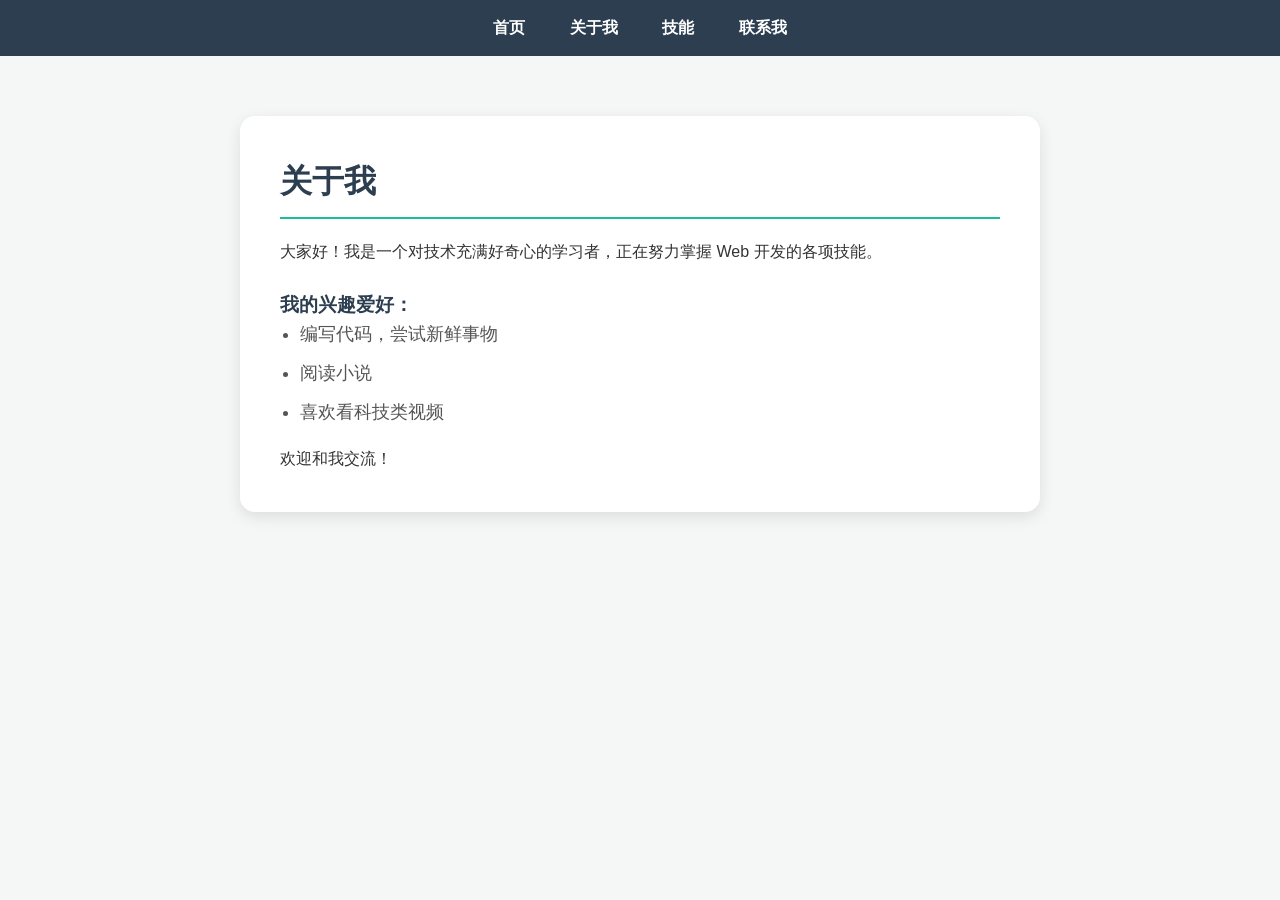
==== about.html @ 83f7b10a "创建多页面个人主页" ====
<!DOCTYPE html>
<html lang="zh-CN">
<head>
    <meta charset="UTF-8">
    <title>关于我 - 我的个人主页</title>
    <style>
        * { margin: 0; padding: 0; box-sizing: border-box; font-family: "Microsoft YaHei", sans-serif; }
        body { background-color: #f4f7f6; color: #333; line-height: 1.6; }
        nav { background-color: #2c3e50; padding: 15px 0; text-align: center; }
        nav a { color: #ffffff; text-decoration: none; margin: 0 20px; font-size: 16px; font-weight: bold; transition: color 0.3s; }
        nav a:hover { color: #1abc9c; }
        .container { max-width: 800px; margin: 60px auto; background: #ffffff; padding: 40px; border-radius: 15px; box-shadow: 0 5px 15px rgba(0,0,0,0.1); }
        h1 { color: #2c3e50; border-bottom: 2px solid #1abc9c; padding-bottom: 10px; margin-bottom: 20px; }
        ul { margin-left: 20px; margin-bottom: 20px; color: #555555; font-size: 18px; }
        li { margin-bottom: 10px; }
    </style>
</head>
<body>
    <nav>
        <a href=" ">首页</a >
        <a href="about.html">关于我</a >
        <a href="skills.html">技能</a >
        <a href="contact.html">联系我</a >
    </nav>
    <div class="container">
        <h1>关于我</h1>
        <p>大家好！我是一个对技术充满好奇心的学习者，正在努力掌握 Web 开发的各项技能。</p >
        <br>
        <h3 style="color:#2c3e50;">我的兴趣爱好：</h3>
        <ul>
            <li>编写代码，尝试新鲜事物</li>
            <li>阅读小说</li>
            <li>喜欢看科技类视频</li>
        </ul>
        <p>欢迎和我交流！</p >
    </div>
</body>
</html>
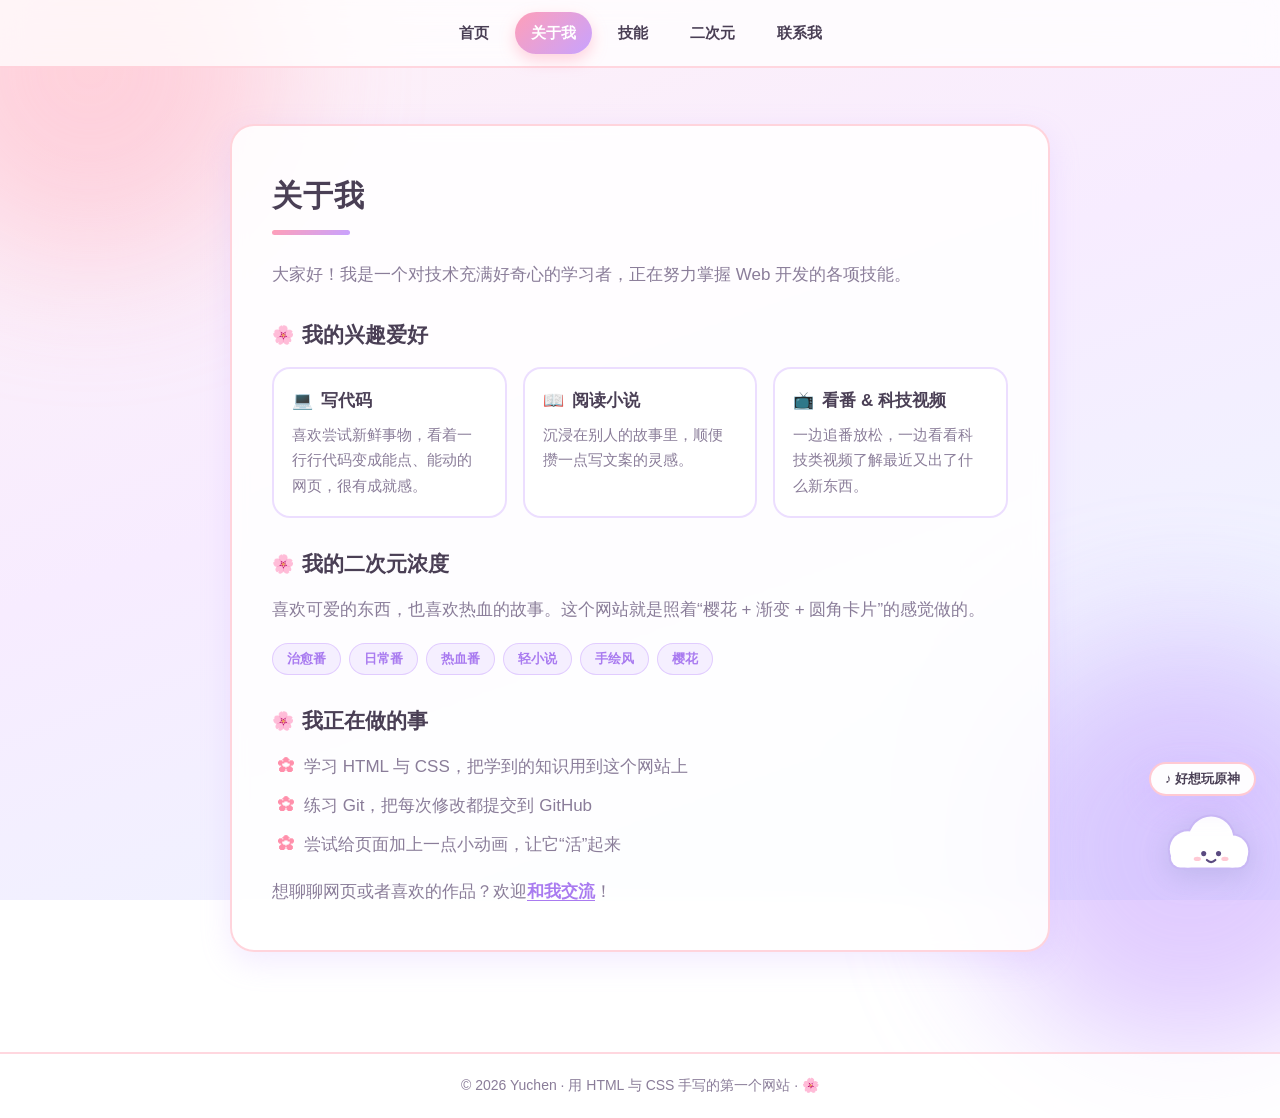
==== commit a512eba3: "二次元樱花主题改版：云朵播放器 + 三笠头像 + 追番页 样式 - 抽出公共 style.css，全站统一樱花粉/薰衣草紫渐变、圆角卡片与悬浮动效 - 补上 viewport、meta 描述、语义化 " ====
--- a/about.html
+++ b/about.html
@@ -2,37 +2,75 @@
 <html lang="zh-CN">
 <head>
     <meta charset="UTF-8">
-    <title>关于我 - 我的个人主页</title>
-    <style>
-        * { margin: 0; padding: 0; box-sizing: border-box; font-family: "Microsoft YaHei", sans-serif; }
-        body { background-color: #f4f7f6; color: #333; line-height: 1.6; }
-        nav { background-color: #2c3e50; padding: 15px 0; text-align: center; }
-        nav a { color: #ffffff; text-decoration: none; margin: 0 20px; font-size: 16px; font-weight: bold; transition: color 0.3s; }
-        nav a:hover { color: #1abc9c; }
-        .container { max-width: 800px; margin: 60px auto; background: #ffffff; padding: 40px; border-radius: 15px; box-shadow: 0 5px 15px rgba(0,0,0,0.1); }
-        h1 { color: #2c3e50; border-bottom: 2px solid #1abc9c; padding-bottom: 10px; margin-bottom: 20px; }
-        ul { margin-left: 20px; margin-bottom: 20px; color: #555555; font-size: 18px; }
-        li { margin-bottom: 10px; }
-    </style>
+    <meta name="viewport" content="width=device-width, initial-scale=1.0">
+    <meta name="description" content="关于 Yuchen：一个对技术充满好奇心的学习者，爱好编程、阅读、看番与科技视频。">
+    <meta name="author" content="Yuchen">
+    <title>关于我 - Yuchen 的个人主页</title>
+    <link rel="icon" href="favicon.svg" type="image/svg+xml">
+    <link rel="stylesheet" href="style.css">
+    <script src="script.js" defer></script>
 </head>
 <body>
-    <nav>
-        <a href=" ">首页</a >
-        <a href="about.html">关于我</a >
-        <a href="skills.html">技能</a >
-        <a href="contact.html">联系我</a >
-    </nav>
-    <div class="container">
-        <h1>关于我</h1>
-        <p>大家好！我是一个对技术充满好奇心的学习者，正在努力掌握 Web 开发的各项技能。</p >
-        <br>
-        <h3 style="color:#2c3e50;">我的兴趣爱好：</h3>
-        <ul>
-            <li>编写代码，尝试新鲜事物</li>
-            <li>阅读小说</li>
-            <li>喜欢看科技类视频</li>
-        </ul>
-        <p>欢迎和我交流！</p >
-    </div>
+    <a class="skip-link" href="#main">跳到主要内容</a>
+    <div class="sakura-layer" aria-hidden="true"></div>
+
+    <header>
+        <nav aria-label="主导航">
+            <a href="index.html">首页</a>
+            <a href="about.html" class="active" aria-current="page">关于我</a>
+            <a href="skills.html">技能</a>
+            <a href="anime.html">二次元</a>
+            <a href="contact.html">联系我</a>
+        </nav>
+    </header>
+
+    <main id="main">
+        <section class="container">
+            <h1 class="page-title">关于我</h1>
+            <p>大家好！我是一个对技术充满好奇心的学习者，正在努力掌握 Web 开发的各项技能。</p>
+
+            <h2 class="section-title">我的兴趣爱好</h2>
+            <div class="card-grid">
+                <div class="info-card">
+                    <h3><span>💻</span>写代码</h3>
+                    <p>喜欢尝试新鲜事物，看着一行行代码变成能点、能动的网页，很有成就感。</p>
+                </div>
+                <div class="info-card">
+                    <h3><span>📖</span>阅读小说</h3>
+                    <p>沉浸在别人的故事里，顺便攒一点写文案的灵感。</p>
+                </div>
+                <div class="info-card">
+                    <h3><span>📺</span>看番 &amp; 科技视频</h3>
+                    <p>一边追番放松，一边看看科技类视频了解最近又出了什么新东西。</p>
+                </div>
+            </div>
+
+            <h2 class="section-title">我的二次元浓度</h2>
+            <p>喜欢可爱的东西，也喜欢热血的故事。这个网站就是照着“樱花 + 渐变 + 圆角卡片”的感觉做的。</p>
+            <div class="tags">
+                <span class="tag">治愈番</span>
+                <span class="tag">日常番</span>
+                <span class="tag">热血番</span>
+                <span class="tag">轻小说</span>
+                <span class="tag">手绘风</span>
+                <span class="tag">樱花</span>
+            </div>
+
+            <h2 class="section-title">我正在做的事</h2>
+            <ul>
+                <li>学习 HTML 与 CSS，把学到的知识用到这个网站上</li>
+                <li>练习 Git，把每次修改都提交到 GitHub</li>
+                <li>尝试给页面加上一点小动画，让它“活”起来</li>
+            </ul>
+
+            <p>想聊聊网页或者喜欢的作品？欢迎<a href="contact.html">和我交流</a>！</p>
+        </section>
+    </main>
+
+    <button class="to-top" type="button" aria-label="回到顶部">↑</button>
+
+    <footer>
+        <p>© <span id="year">2026</span> Yuchen · 用 HTML 与 CSS 手写的第一个网站 · 🌸</p>
+    </footer>
 </body>
-</html>+</html>
--- a/style.css
+++ b/style.css
@@ -0,0 +1,890 @@
+/* ============================================================
+   Yuchen 的个人主页 · 二次元樱花主题
+   全站共用一份样式表，改一次即可全站生效。
+   想换配色：只改下面 :root 里的变量。
+   ============================================================ */
+
+:root {
+    /* 主色板 */
+    --sakura: #ffb7c5;
+    --sakura-deep: #ff8fab;
+    --lavender: #c8a2ff;
+    --lavender-deep: #a97bf0;
+    --sky: #8fd3f4;
+    --mint: #7fe0d4;
+    --ink: #4a3f55;
+    --ink-soft: #8a7d99;
+
+    /* 渐变 */
+    --grad-main: linear-gradient(135deg, #ff9fb8 0%, #c8a2ff 100%);
+    --grad-page: linear-gradient(160deg, #fff2f6 0%, #f7ecff 45%, #eaf6ff 100%);
+
+    --radius: 24px;
+    --shadow: 0 10px 30px rgba(200, 162, 255, 0.22);
+    --shadow-hover: 0 18px 42px rgba(255, 143, 171, 0.34);
+}
+
+* {
+    margin: 0;
+    padding: 0;
+    box-sizing: border-box;
+}
+
+html {
+    scroll-behavior: smooth;
+}
+
+body {
+    font-family: "Microsoft YaHei", "PingFang SC", "Helvetica Neue", Arial, sans-serif;
+    color: var(--ink);
+    line-height: 1.7;
+    min-height: 100vh;
+    display: flex;
+    flex-direction: column;
+    background: var(--grad-page);
+    background-attachment: fixed;
+    overflow-x: hidden;
+}
+
+/* 背景柔光光斑 */
+body::before,
+body::after {
+    content: "";
+    position: fixed;
+    border-radius: 50%;
+    filter: blur(70px);
+    opacity: 0.55;
+    z-index: 0;
+    pointer-events: none;
+}
+
+body::before {
+    width: 380px;
+    height: 380px;
+    top: -120px;
+    left: -100px;
+    background: var(--sakura);
+}
+
+body::after {
+    width: 420px;
+    height: 420px;
+    bottom: -160px;
+    right: -120px;
+    background: var(--lavender);
+}
+
+/* ---------- 飘落的樱花花瓣（JS 生成，纯装饰） ---------- */
+.sakura-layer {
+    position: fixed;
+    inset: 0;
+    top: 0;
+    right: 0;
+    bottom: 0;
+    left: 0;
+    overflow: hidden;
+    pointer-events: none;
+    z-index: 1;
+}
+
+.petal {
+    position: absolute;
+    top: -10vh;
+    width: 14px;
+    height: 14px;
+    background: linear-gradient(135deg, #ffd6e2, var(--sakura-deep));
+    border-radius: 100% 0 100% 0;
+    opacity: 0;
+    animation: petal-fall linear infinite;
+}
+
+@keyframes petal-fall {
+    0% {
+        transform: translate3d(0, -10vh, 0) rotate(0deg);
+        opacity: 0;
+    }
+    10% {
+        opacity: 0.9;
+    }
+    90% {
+        opacity: 0.7;
+    }
+    100% {
+        transform: translate3d(var(--drift, 60px), 110vh, 0) rotate(720deg);
+        opacity: 0;
+    }
+}
+
+/* 键盘用户按 Tab 时出现的“跳到主要内容”链接 */
+.skip-link {
+    position: absolute;
+    top: 0;
+    left: -9999px;
+    background: var(--grad-main);
+    color: #fff;
+    padding: 10px 18px;
+    border-radius: 0 0 14px 0;
+    text-decoration: none;
+    z-index: 200;
+}
+
+.skip-link:focus {
+    left: 0;
+}
+
+/* ---------- 顶部导航 ---------- */
+header {
+    position: sticky;
+    top: 0;
+    z-index: 60;
+    background: rgba(255, 255, 255, 0.75);
+    backdrop-filter: blur(14px);
+    -webkit-backdrop-filter: blur(14px);
+    border-bottom: 2px solid rgba(255, 183, 197, 0.55);
+}
+
+nav {
+    max-width: 900px;
+    margin: 0 auto;
+    padding: 12px 14px;
+    display: flex;
+    flex-wrap: wrap;
+    justify-content: center;
+    gap: 8px 10px;
+}
+
+nav a {
+    color: var(--ink);
+    text-decoration: none;
+    font-size: 15px;
+    font-weight: bold;
+    padding: 8px 16px;
+    border-radius: 50px;
+    transition: color 0.25s, background 0.25s, transform 0.25s, box-shadow 0.25s;
+}
+
+nav a:hover,
+nav a:focus {
+    color: #fff;
+    background: var(--grad-main);
+    transform: translateY(-2px);
+    box-shadow: 0 6px 16px rgba(255, 143, 171, 0.4);
+}
+
+/* 当前所在页面高亮 */
+nav a.active {
+    color: #fff;
+    background: var(--grad-main);
+    box-shadow: 0 6px 16px rgba(255, 143, 171, 0.4);
+}
+
+/* ---------- 内容区 ---------- */
+main {
+    flex: 1;
+    width: 100%;
+    position: relative;
+    z-index: 2;
+}
+
+.container {
+    max-width: 820px;
+    margin: 56px auto;
+    background: rgba(255, 255, 255, 0.88);
+    backdrop-filter: blur(8px);
+    -webkit-backdrop-filter: blur(8px);
+    padding: 44px 40px;
+    border-radius: var(--radius);
+    border: 2px solid rgba(255, 183, 197, 0.6);
+    box-shadow: var(--shadow);
+}
+
+.container.center {
+    text-align: center;
+}
+
+/* 标题：圆润字体 */
+h1 {
+    font-family: "幼圆", "Yuanti SC", "Microsoft YaHei", sans-serif;
+    color: var(--ink);
+    font-size: 30px;
+    letter-spacing: 1px;
+    margin-bottom: 18px;
+}
+
+h1.page-title {
+    position: relative;
+    padding-bottom: 14px;
+    margin-bottom: 26px;
+}
+
+h1.page-title::after {
+    content: "";
+    position: absolute;
+    left: 0;
+    bottom: 0;
+    width: 78px;
+    height: 5px;
+    border-radius: 50px;
+    background: var(--grad-main);
+}
+
+.container.center h1.page-title::after {
+    left: 50%;
+    transform: translateX(-50%);
+}
+
+h2.section-title {
+    font-family: "幼圆", "Yuanti SC", "Microsoft YaHei", sans-serif;
+    font-size: 21px;
+    color: var(--ink);
+    margin: 28px 0 14px;
+    display: flex;
+    align-items: center;
+    gap: 8px;
+}
+
+/* 标题前的小樱花 */
+h2.section-title::before {
+    content: "🌸";
+    font-size: 18px;
+}
+
+p {
+    color: var(--ink-soft);
+    font-size: 17px;
+    margin-bottom: 18px;
+}
+
+p:last-child {
+    margin-bottom: 0;
+}
+
+ul {
+    margin: 0 0 18px 6px;
+    color: var(--ink-soft);
+    font-size: 17px;
+    list-style: none;
+}
+
+li {
+    margin-bottom: 10px;
+    padding-left: 26px;
+    position: relative;
+}
+
+li::before {
+    content: "✿";
+    position: absolute;
+    left: 0;
+    color: var(--sakura-deep);
+}
+
+main a {
+    color: var(--lavender-deep);
+    font-weight: bold;
+    text-underline-offset: 3px;
+}
+
+main a:hover {
+    color: var(--sakura-deep);
+}
+
+/* ---------- 按钮 ---------- */
+.btn {
+    display: inline-block;
+    background: var(--grad-main);
+    color: #fff;
+    padding: 13px 34px;
+    text-decoration: none;
+    border: none;
+    border-radius: 50px;
+    font-size: 16px;
+    font-weight: bold;
+    font-family: inherit;
+    cursor: pointer;
+    box-shadow: 0 8px 20px rgba(255, 143, 171, 0.42);
+    transition: transform 0.25s, box-shadow 0.25s, filter 0.25s;
+}
+
+.btn:hover,
+.btn:focus {
+    color: #fff;
+    transform: translateY(-3px) scale(1.04);
+    box-shadow: 0 14px 30px rgba(200, 162, 255, 0.5);
+    filter: saturate(1.15);
+}
+
+/* ---------- 首页主视觉 ---------- */
+.hero-avatar {
+    width: 148px;
+    height: 148px;
+    margin: 0 auto 18px;
+    display: block;
+    border-radius: 50%;
+    border: 4px solid #fff;
+    box-shadow: 0 10px 26px rgba(255, 143, 171, 0.45);
+    animation: float 4.5s ease-in-out infinite;
+}
+
+@keyframes float {
+    0%, 100% { transform: translateY(0); }
+    50% { transform: translateY(-10px); }
+}
+
+.hero-name {
+    font-size: 34px;
+    background: var(--grad-main);
+    -webkit-background-clip: text;
+    background-clip: text;
+    -webkit-text-fill-color: transparent;
+    color: var(--lavender-deep);
+}
+
+/* 打字机副标题 */
+.typed {
+    font-size: 17px;
+    color: var(--ink-soft);
+    min-height: 28px;
+    margin-bottom: 22px;
+}
+
+.typed::after {
+    content: "▌";
+    color: var(--sakura-deep);
+    animation: caret 1s steps(1) infinite;
+}
+
+.typed.done::after {
+    content: "";
+}
+
+@keyframes caret {
+    50% { opacity: 0; }
+}
+
+/* 首页快捷入口 */
+.quick-links {
+    display: flex;
+    flex-wrap: wrap;
+    justify-content: center;
+    gap: 14px;
+    margin-top: 28px;
+}
+
+.quick-card {
+    flex: 1 1 150px;
+    max-width: 200px;
+    padding: 18px 14px;
+    border-radius: 18px;
+    background: rgba(255, 255, 255, 0.9);
+    border: 2px solid rgba(200, 162, 255, 0.35);
+    text-decoration: none;
+    color: var(--ink);
+    font-weight: bold;
+    transition: transform 0.25s, box-shadow 0.25s, border-color 0.25s;
+}
+
+.quick-card span {
+    display: block;
+    font-size: 26px;
+    margin-bottom: 6px;
+}
+
+.quick-card small {
+    display: block;
+    font-weight: normal;
+    font-size: 13px;
+    color: var(--ink-soft);
+    margin-top: 4px;
+}
+
+.quick-card:hover,
+.quick-card:focus {
+    transform: translateY(-6px);
+    border-color: var(--sakura-deep);
+    box-shadow: var(--shadow-hover);
+}
+
+/* ---------- 技能卡片（二次元能力条） ---------- */
+.skill-box {
+    background: linear-gradient(135deg, rgba(255, 183, 197, 0.16), rgba(143, 211, 244, 0.16));
+    border: 2px solid rgba(255, 183, 197, 0.5);
+    border-radius: 18px;
+    padding: 18px 20px;
+    margin-bottom: 18px;
+    transition: transform 0.25s, box-shadow 0.25s;
+}
+
+.skill-box:hover {
+    transform: translateY(-4px);
+    box-shadow: var(--shadow-hover);
+}
+
+.skill-head {
+    display: flex;
+    align-items: center;
+    justify-content: space-between;
+    gap: 10px;
+    margin-bottom: 8px;
+}
+
+.skill-head h3 {
+    font-size: 18px;
+    color: var(--ink);
+    display: flex;
+    align-items: center;
+    gap: 8px;
+}
+
+.skill-head .ico {
+    font-size: 20px;
+}
+
+.lv {
+    font-size: 12px;
+    font-weight: bold;
+    color: #fff;
+    background: var(--grad-main);
+    padding: 3px 12px;
+    border-radius: 50px;
+    white-space: nowrap;
+}
+
+.skill-box p {
+    font-size: 15px;
+    color: var(--ink-soft);
+    margin-bottom: 12px;
+}
+
+/* 能力条 */
+.bar {
+    height: 12px;
+    border-radius: 50px;
+    background: rgba(255, 255, 255, 0.85);
+    border: 1px solid rgba(200, 162, 255, 0.4);
+    overflow: hidden;
+}
+
+.bar > span {
+    display: block;
+    height: 100%;
+    width: 0;
+    border-radius: 50px;
+    background: var(--grad-main);
+    transition: width 1.1s cubic-bezier(0.22, 1, 0.36, 1);
+}
+
+.bar.in > span {
+    width: var(--v, 50%);
+}
+
+/* ---------- 卡片网格 ---------- */
+.card-grid {
+    display: grid;
+    grid-template-columns: repeat(auto-fit, minmax(230px, 1fr));
+    gap: 16px;
+    margin-bottom: 22px;
+}
+
+.info-card {
+    background: rgba(255, 255, 255, 0.9);
+    border: 2px solid rgba(200, 162, 255, 0.35);
+    border-radius: 18px;
+    padding: 18px;
+    transition: transform 0.25s, box-shadow 0.25s, border-color 0.25s;
+}
+
+.info-card:hover {
+    transform: translateY(-5px) rotate(-0.6deg);
+    border-color: var(--sakura-deep);
+    box-shadow: var(--shadow-hover);
+}
+
+.info-card h3 {
+    font-size: 17px;
+    color: var(--ink);
+    margin-bottom: 6px;
+    display: flex;
+    align-items: center;
+    gap: 8px;
+}
+
+.info-card p {
+    font-size: 15px;
+    margin-bottom: 0;
+}
+
+/* 卡片内部的标签，间距收紧一些 */
+.info-card .tags {
+    margin: 0 0 10px;
+}
+
+.info-card .tags .tag {
+    font-size: 12px;
+    padding: 2px 11px;
+}
+
+/* 正文里的代码片段 */
+code {
+    font-family: Consolas, "Courier New", monospace;
+    font-size: 0.92em;
+    background: rgba(200, 162, 255, 0.16);
+    color: var(--lavender-deep);
+    padding: 1px 7px;
+    border-radius: 6px;
+}
+
+/* 标签 */
+.tags {
+    display: flex;
+    flex-wrap: wrap;
+    gap: 8px;
+    margin-bottom: 22px;
+}
+
+.tag {
+    font-size: 13px;
+    font-weight: bold;
+    color: var(--lavender-deep);
+    background: rgba(200, 162, 255, 0.16);
+    border: 1px solid rgba(200, 162, 255, 0.45);
+    padding: 4px 14px;
+    border-radius: 50px;
+    transition: background 0.25s, color 0.25s;
+}
+
+.tag:hover {
+    background: var(--grad-main);
+    color: #fff;
+}
+
+/* 追番状态标签 */
+.tag.watching {
+    color: #1f9e8f;
+    background: rgba(127, 224, 212, 0.2);
+    border-color: rgba(127, 224, 212, 0.75);
+}
+
+.tag.done {
+    color: var(--lavender-deep);
+    background: rgba(200, 162, 255, 0.2);
+    border-color: rgba(200, 162, 255, 0.7);
+}
+
+.tag.plan {
+    color: var(--sakura-deep);
+    background: rgba(255, 183, 197, 0.25);
+    border-color: rgba(255, 143, 171, 0.7);
+}
+
+/* ---------- 提示框 ---------- */
+.note {
+    background: rgba(255, 183, 197, 0.18);
+    border: 1px dashed rgba(255, 143, 171, 0.75);
+    border-radius: 14px;
+    padding: 12px 16px;
+    font-size: 14px;
+    color: var(--ink-soft);
+    margin-bottom: 24px;
+}
+
+/* ---------- 联系方式 ---------- */
+.contact-info {
+    font-size: 17px;
+    margin-bottom: 16px;
+}
+
+.contact-info a {
+    color: var(--lavender-deep);
+    text-decoration: none;
+    font-weight: bold;
+    border-bottom: 2px dashed rgba(169, 123, 240, 0.5);
+    padding-bottom: 1px;
+}
+
+.contact-info a:hover,
+.contact-info a:focus {
+    color: var(--sakura-deep);
+    border-bottom-color: var(--sakura-deep);
+}
+
+/* ---------- 页脚 ---------- */
+footer {
+    position: relative;
+    z-index: 2;
+    background: rgba(255, 255, 255, 0.78);
+    border-top: 2px solid rgba(255, 183, 197, 0.55);
+    color: var(--ink-soft);
+    text-align: center;
+    padding: 20px 16px;
+    margin-top: 44px;
+    font-size: 14px;
+}
+
+footer p {
+    color: inherit;
+    font-size: 14px;
+    margin: 0;
+}
+
+/* ---------- 回到顶部 ---------- */
+.to-top {
+    position: fixed;
+    /* 让开右下角的云朵 */
+    right: 134px;
+    bottom: 30px;
+    width: 48px;
+    height: 48px;
+    border-radius: 50%;
+    border: none;
+    background: var(--grad-main);
+    color: #fff;
+    font-size: 20px;
+    cursor: pointer;
+    box-shadow: 0 8px 20px rgba(255, 143, 171, 0.5);
+    opacity: 0;
+    visibility: hidden;
+    transform: translateY(14px);
+    transition: opacity 0.3s, transform 0.3s, visibility 0.3s;
+    z-index: 70;
+}
+
+.to-top.show {
+    opacity: 1;
+    visibility: visible;
+    transform: translateY(0);
+}
+
+.to-top:hover {
+    filter: saturate(1.2);
+}
+
+/* ---------- 手机 / 窄屏适配 ---------- */
+@media (max-width: 640px) {
+    nav {
+        gap: 6px;
+        padding: 10px 8px;
+    }
+
+    nav a {
+        font-size: 13px;
+        padding: 6px 12px;
+    }
+
+    .container {
+        margin: 26px 12px;
+        padding: 26px 20px;
+        border-radius: 18px;
+    }
+
+    h1 {
+        font-size: 23px;
+    }
+
+    .hero-name {
+        font-size: 26px;
+    }
+
+    .hero-avatar {
+        width: 116px;
+        height: 116px;
+    }
+
+    p,
+    ul,
+    .contact-info {
+        font-size: 15.5px;
+    }
+
+    .quick-card {
+        max-width: none;
+        flex: 1 1 130px;
+    }
+
+    .to-top {
+        right: 104px;
+        bottom: 20px;
+        width: 42px;
+        height: 42px;
+    }
+}
+
+/* ---------- 右下角云朵：点击播放 BGM ---------- */
+.cloud-btn {
+    position: fixed;
+    right: 18px;
+    bottom: 18px;
+    width: 106px;
+    height: 78px;
+    padding: 0;
+    border: none;
+    background: transparent;
+    cursor: pointer;
+    z-index: 80;
+    animation: cloud-float 5s ease-in-out infinite;
+    transition: transform 0.25s, filter 0.25s;
+}
+
+.cloud-btn svg {
+    display: block;
+    width: 100%;
+    height: 100%;
+    filter: drop-shadow(0 6px 14px rgba(143, 150, 200, 0.35));
+}
+
+.cloud-btn:hover,
+.cloud-btn:focus-visible {
+    transform: translateY(-6px) scale(1.06);
+    filter: drop-shadow(0 10px 20px rgba(150, 120, 220, 0.5));
+}
+
+.cloud-btn:focus-visible {
+    outline: 3px solid var(--lavender);
+    outline-offset: 3px;
+    border-radius: 24px;
+}
+
+/* 播放中：云朵跳起来 */
+.cloud-btn.playing {
+    animation: cloud-bounce 0.55s ease-in-out infinite alternate;
+}
+
+@keyframes cloud-float {
+    0%, 100% { transform: translateY(0); }
+    50% { transform: translateY(-9px); }
+}
+
+@keyframes cloud-bounce {
+    from { transform: translateY(0) scale(1); }
+    to { transform: translateY(-15px) scale(1.07); }
+}
+
+/* 播放时飘出来的音符 */
+.cloud-note {
+    position: absolute;
+    left: 50%;
+    top: 0;
+    font-size: 20px;
+    color: var(--lavender-deep);
+    opacity: 0;
+    pointer-events: none;
+}
+
+.cloud-note.n2 {
+    color: var(--sakura-deep);
+    font-size: 16px;
+    animation-delay: 0.6s !important;
+}
+
+.cloud-btn.playing .cloud-note {
+    animation: note-float 1.5s ease-out infinite;
+}
+
+@keyframes note-float {
+    0% { opacity: 0; transform: translate(-50%, 0) scale(0.7); }
+    20% { opacity: 1; }
+    100% { opacity: 0; transform: translate(-50%, -52px) scale(1.15); }
+}
+
+/* 悬停时的小提示 */
+.cloud-hint {
+    position: fixed;
+    right: 24px;
+    bottom: 104px;
+    background: rgba(255, 255, 255, 0.96);
+    border: 2px solid rgba(255, 183, 197, 0.75);
+    color: var(--ink);
+    font-size: 13px;
+    font-weight: bold;
+    padding: 6px 14px;
+    border-radius: 50px;
+    box-shadow: var(--shadow);
+    white-space: nowrap;
+    opacity: 0;
+    transform: translateY(8px);
+    transition: opacity 0.25s, transform 0.25s;
+    pointer-events: none;
+}
+
+.cloud-btn:hover .cloud-hint,
+.cloud-btn:focus-visible .cloud-hint,
+.cloud-btn.playing .cloud-hint,
+.cloud-btn.hint-on .cloud-hint {
+    opacity: 1;
+    transform: translateY(0);
+}
+
+/* 右下角的小气泡提示 */
+.toast {
+    position: fixed;
+    right: 22px;
+    bottom: 156px;
+    max-width: 268px;
+    background: rgba(255, 255, 255, 0.97);
+    border: 2px solid rgba(255, 143, 171, 0.7);
+    border-radius: 18px;
+    padding: 11px 15px;
+    font-size: 13px;
+    line-height: 1.6;
+    color: var(--ink);
+    box-shadow: var(--shadow);
+    opacity: 0;
+    transform: translateY(10px);
+    transition: opacity 0.3s, transform 0.3s;
+    pointer-events: none;
+    z-index: 90;
+}
+
+.toast.show {
+    opacity: 1;
+    transform: translateY(0);
+}
+
+.toast code {
+    font-size: 12px;
+    word-break: break-all;
+}
+
+/* 窄屏下把云朵和提示缩小。
+   注意：这一段必须放在上面那些规则“之后”，
+   否则同优先级的 .cloud-btn 会被桌面版的尺寸覆盖。 */
+@media (max-width: 640px) {
+    .cloud-btn {
+        right: 10px;
+        bottom: 12px;
+        width: 84px;
+        height: 62px;
+    }
+
+    .cloud-hint {
+        right: 14px;
+        bottom: 84px;
+        font-size: 12px;
+    }
+
+    .toast {
+        right: 12px;
+        left: 12px;
+        bottom: 128px;
+        max-width: none;
+    }
+}
+
+/* ---------- 尊重“减少动态效果”系统设置 ---------- */
+@media (prefers-reduced-motion: reduce) {
+    *,
+    *::before,
+    *::after {
+        animation-duration: 0.001ms !important;
+        animation-iteration-count: 1 !important;
+        transition-duration: 0.001ms !important;
+    }
+
+    .sakura-layer {
+        display: none;
+    }
+
+    .bar > span {
+        width: var(--v, 50%);
+    }
+}
